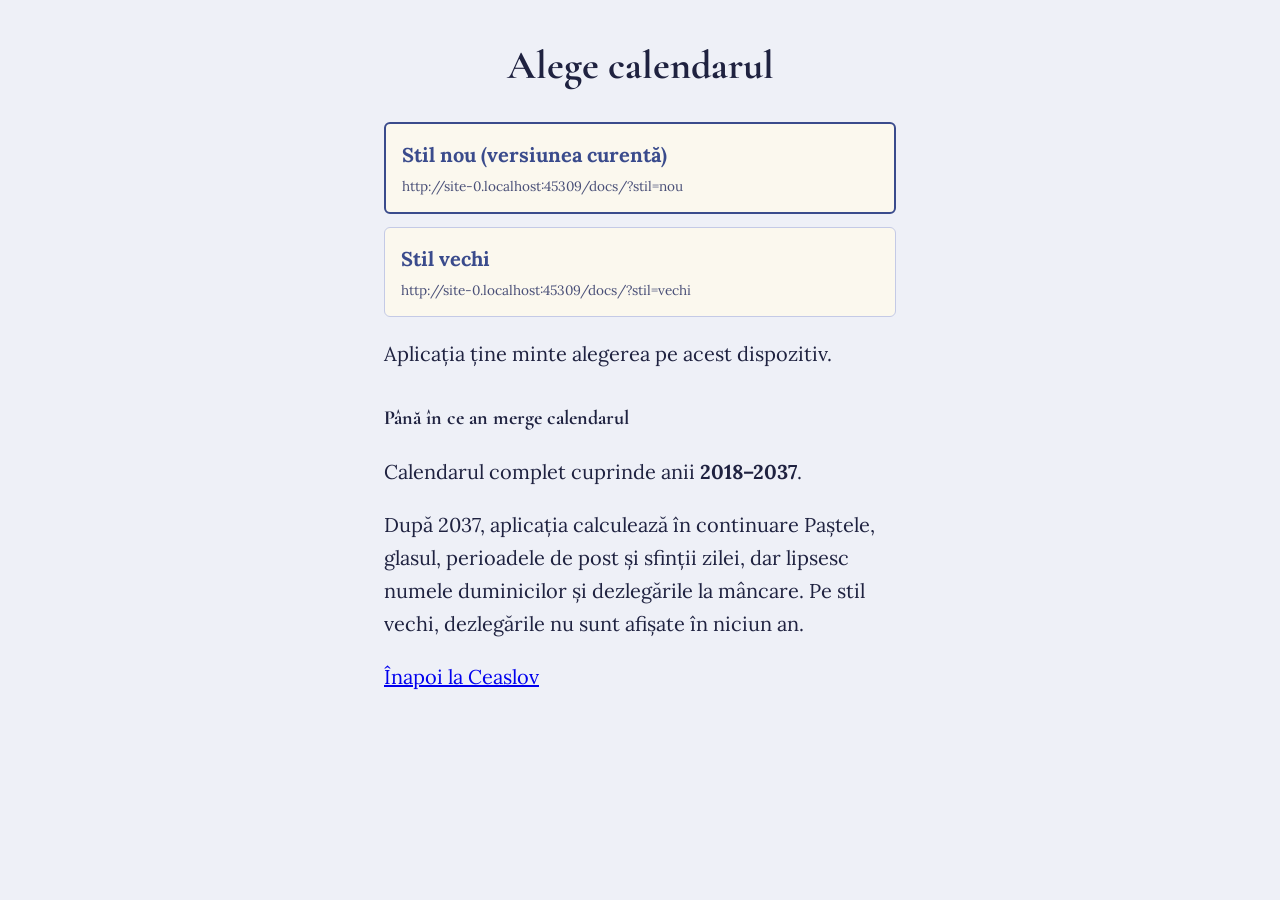
==== docs/calendar.html @ bef0dee8 "Add old-style calendar and fix Paschal and movable feast hymns The Orthodox cross now opens calendar" ====
<!doctype html>
<html lang="ro">
<head>
  <meta charset="utf-8" />
  <meta name="viewport" content="width=device-width, initial-scale=1" />
  <meta name="theme-color" content="#3a4b8c" />
  <title>Calendarul Ceaslovnicului</title>
  <link rel="icon" href="css/chi-rho.png" />
  <link href="https://fonts.googleapis.com/css2?family=Cormorant+Garamond:wght@500;600;700&family=Lora:ital,wght@0,400;0,600;1,400&display=swap" rel="stylesheet" />
  <link rel="stylesheet" href="css/styles.css" />
</head>
<body>
  <main class="calendar">
    <h1>Alege calendarul</h1>
    <a class="calendar__choice" id="nou" href="./?stil=nou">
      <span class="calendar__name">Stil nou (versiunea curentă)</span>
      <span class="calendar__url" data-url="./?stil=nou"></span>
    </a>
    <a class="calendar__choice" id="vechi" href="./?stil=vechi">
      <span class="calendar__name">Stil vechi</span>
      <span class="calendar__url" data-url="./?stil=vechi"></span>
    </a>
    <p>Aplicația ține minte alegerea pe acest dispozitiv.</p>

    <h2>Până în ce an merge calendarul</h2>
    <p>Calendarul complet cuprinde anii <strong>2018–2037</strong>.</p>
    <p>După 2037, aplicația calculează în continuare Paștele, glasul, perioadele de post și sfinții zilei, dar lipsesc numele duminicilor și dezlegările la mâncare. Pe stil vechi, dezlegările nu sunt afișate în niciun an.</p>
    <p><a href="./">Înapoi la Ceaslov</a></p>
  </main>
  <script>
    for (const span of document.querySelectorAll("[data-url]")) {
      span.textContent = new URL(span.dataset.url, location.href).href;
    }
    let chosen = "nou";
    try { chosen = localStorage.getItem("ceaslovnicul-stil") || "nou"; } catch {}
    document.getElementById(chosen)?.setAttribute("aria-current", "true");
  </script>
</body>
</html>
---- docs/css/styles.css ----
/* === Tokens === */
:root {
  --bg:        #eef0f7;
  --paper:     #fbf8ee;
  --ink:       #1f2240;
  --ink-soft:  #4a5078;
  --accent:    #3a4b8c;       /* deep Byzantine indigo */
  --accent-2:  #6b7ec4;       /* lighter indigo */
  --rubric:    #980000;       /* liturgical rubric red (matches source docx) */
  --rule:      #c4cae6;
  --gold:      #d4af37;       /* available token (currently unused) */
  --shadow:    0 1px 2px rgba(30, 30, 60, 0.06), 0 6px 24px rgba(30, 30, 60, 0.10);
  /* Star of David outlined in accent indigo (#3a4b8c) — no fill, so the
     paper background shows through the triangles and the central hexagon.
     Reused as 4 corner ornaments via background-image on .page__inner. */
  --star: url("data:image/svg+xml;utf8,<svg xmlns='http://www.w3.org/2000/svg' viewBox='0 0 24 24'><g fill='none' stroke='%233a4b8c' stroke-width='2.2' stroke-linejoin='round'><polygon points='12,1 21.5,17.5 2.5,17.5'/><polygon points='21.5,6.5 12,23 2.5,6.5'/></g></svg>");
  --maxw:      62ch;
  /* Reader's text size, set from the A−/A+ buttons (see player.js). Scales
     both the body text and everything sized in rem on the content pages;
     the player chrome never sets it, so the status bar stays put. */
  --text-scale: 1;
  --font-display: "Cormorant Garamond", "Garamond", "Times New Roman", serif;
  --font-body:    "Lora", "Georgia", "Times New Roman", serif;
}

* { box-sizing: border-box; }

html, body { margin: 0; padding: 0; }

html { font-size: calc(100% * var(--text-scale)); }

body {
  background: var(--bg);
  color: var(--ink);
  font-family: var(--font-body);
  font-size: calc(clamp(16px, 1.05vw + 12px, 20px) * var(--text-scale));
  line-height: 1.65;
  -webkit-font-smoothing: antialiased;
  text-rendering: optimizeLegibility;
  /* Romanian-specific OpenType variants — gives î / â / ş / ţ the proper
     glyphs in fonts that ship a `locl` table for Romanian. Belt-and-braces
     with the <html lang="ro"> already on the page. */
  font-feature-settings: "locl" 1;
}

/* ====================================================================== */
/* Content pages                                                          */
/* ====================================================================== */

.page {
  min-height: 100vh;
  padding: clamp(1.25rem, 3vw, 3rem) clamp(1rem, 4vw, 2.5rem) 4rem;
  display: flex;
  flex-direction: column;
  align-items: center;
}

.page__inner {
  position: relative;
  width: 100%;
  max-width: var(--maxw);
  padding: clamp(2.5rem, 5.5vw, 3.75rem) clamp(1.75rem, 4.5vw, 3rem) clamp(2rem, 4vw, 2.75rem);
  margin: 0.75rem;
  /* Cream card with a rubric-red rule and a blue Star of David in each of
     the four corners. The paper inset masks the rubric inset's interior so
     only the 1.5px band between them shows as a red line. Stars are
     positioned inside the rule (8px from each edge) so the inset shadow
     doesn't clip them. */
  background-color: var(--paper);
  background-image: var(--star), var(--star), var(--star), var(--star);
  background-position:
    left 8px top 8px,
    right 8px top 8px,
    left 8px bottom 8px,
    right 8px bottom 8px;
  background-repeat: no-repeat;
  background-size: 16px 16px;
  box-shadow:
    inset 0 0 0 5px   var(--paper),
    inset 0 0 0 6.5px var(--rubric),
    var(--shadow);
}

@media (max-width: 720px) {
  .page__inner {
    padding: 1.5rem 1rem 1.25rem;
  }
}

.page__eyebrow {
  display: flex;
  justify-content: space-between;
  align-items: baseline;
  gap: 1rem;
  font-family: var(--font-display);
  font-variant: small-caps;
  letter-spacing: 0.08em;
  color: var(--ink-soft);
  font-size: 0.95rem;
  margin-bottom: 0.25rem;
}

.page__eyebrow .scheduled-time {
  color: var(--accent);
  font-weight: 600;
}

.page__title {
  font-family: var(--font-display);
  font-weight: 700;
  font-size: clamp(1.8rem, 1.2vw + 1.6rem, 2.6rem);
  line-height: 1.15;
  margin: 0 0 0.25rem;
  color: var(--ink);
  text-align: center;
}

/* Headpiece under the title: tapering gold rules with small lozenges,
   flanking a rubric-red three-bar Orthodox cross. */
.page__rule {
  width: min(100%, 17rem);
  height: 2.4rem;
  background: center / contain no-repeat
    url("data:image/svg+xml;utf8,<svg xmlns='http://www.w3.org/2000/svg' viewBox='0 0 272 38'><defs><linearGradient id='l' x1='0' x2='1'><stop offset='0' stop-color='%23b08d3c' stop-opacity='0'/><stop offset='1' stop-color='%23b08d3c'/></linearGradient><linearGradient id='r' x1='1' x2='0'><stop offset='0' stop-color='%23b08d3c' stop-opacity='0'/><stop offset='1' stop-color='%23b08d3c'/></linearGradient></defs><rect x='4' y='18.25' width='106' height='1.5' fill='url(%23l)'/><rect x='162' y='18.25' width='106' height='1.5' fill='url(%23r)'/><g fill='%23b08d3c'><path d='M118 19 l4 -4 l4 4 l-4 4z'/><path d='M146 19 l4 -4 l4 4 l-4 4z'/></g><g stroke='%23980000' stroke-width='2.4' stroke-linecap='round'><line x1='136' y1='2' x2='136' y2='36'/><line x1='131' y1='7.5' x2='141' y2='7.5'/><line x1='127' y1='13.5' x2='145' y2='13.5'/><line x1='130.5' y1='25.5' x2='141.5' y2='29.5'/></g></svg>");
  border: 0;
  margin: 0.9rem auto 1.6rem;
}

.page__body h2 {
  font-family: var(--font-body);
  font-weight: 700;
  font-size: 1em;
  color: var(--accent);
  margin: 1em 0 0.3em;
  line-height: 1.4;
  text-align: center;
}
/* Inline .rubric spans inside an unclassified h2, or inside any liturgical-
   phrase class, should defer to the parent's colour AND weight — otherwise
   a stray `<span class="rubric">` in the source paints a blue doxology red
   or strips its bold weight (since .rubric pins font-weight: 500). */
.page__body h2 .rubric,
.page__body .trisagion .rubric,
.page__body .versicle .rubric,
.page__body .doxology .rubric,
.page__body .kyrie .rubric,
.page__body .psalm-heading .rubric,
.page__body .page-ending .rubric {
  color: inherit;
  font-weight: inherit;
}

.page__body h3 {
  font-family: var(--font-display);
  font-weight: 600;
  font-size: 1.18em;
  color: var(--ink-soft);
  margin: 0.8em 0 0.25em;
  line-height: 1.3;
}

.page__body p {
  margin: 0 0 0.5em;
  text-align: left;
  hyphens: none;
  text-wrap: pretty;        /* progressive enhancement on supporting browsers */
}

/* Alignment classes honour the source docx <w:jc> values. */
.page__body .align-center  { text-align: center; }
.page__body .align-justify { text-align: justify; hyphens: auto; }
.page__body .align-right   { text-align: right; }

/* Rubric (red) inline text — instructions, responses, prayer-name calls. */
.rubric {
  color: var(--rubric);
  font-weight: 500;
}

/* Liturgical-phrase classes pin font-size to 1em (body text size) so the
   same prayer reads at the same size regardless of whether the source docx
   wrapped it in <h2>, <h3> or <p>. The Trisagion / Kyrie / Doxology are
   prayer body text; the psalm heading is the only one that keeps the
   heading-sized 1.5em since it's a section title. */

/* Red, bold, centred, body-size — Trisagion + the "Dumnezeule milostivește-Te"
   versicle (both are short emphasised prayer lines with the same look). */
.page__body h2.trisagion,
.page__body h3.trisagion,
.page__body p.trisagion,
.page__body h2.versicle,
.page__body h3.versicle,
.page__body p.versicle {
  color: var(--rubric);
  font-family: var(--font-body);
  font-weight: 700;
  font-size: 1em;
  text-align: center;
}

/* Doxology ("Slavă Tatălui…") — accent-blue, bold, centred, body-size. */
.page__body h2.doxology,
.page__body h3.doxology,
.page__body p.doxology {
  color: var(--accent);
  font-family: var(--font-body);
  font-weight: 700;
  font-size: 1em;
  text-align: center;
}

/* Kyrie ("Doamne miluiește…") — red, bold, centred, body-size. */
.page__body h2.kyrie,
.page__body h3.kyrie,
.page__body p.kyrie {
  color: var(--rubric);
  font-family: var(--font-body);
  font-weight: 700;
  font-size: 1em;
  text-align: center;
}

/* Psalm headings ("Psalmul N") — red, bold, centred, heading-sized. */
.page__body h2.psalm-heading,
.page__body h3.psalm-heading,
.page__body p.psalm-heading {
  color: var(--rubric);
  font-weight: 700;
  font-size: 1.5em;
  text-align: center;
}

/* Page ending ("Sfârșitul …") — accent-blue, bold, centred. Added with a
   margin on top so it sits as a separate closing marker after the prayers. */
.page__body h2.page-ending,
.page__body h3.page-ending,
.page__body p.page-ending {
  color: var(--accent);
  font-family: var(--font-body);
  font-weight: 700;
  font-size: 1em;
  text-align: center;
  margin-top: 2em;
}

/* Liturgical phrases (trisagion / kyrie / doxology) usually appear as a tight
   sequence — pull whatever follows up close so they read as one block instead
   of being pushed apart by default heading top-margins. */
.page__body :is(p, h2, h3).trisagion     + :is(p, h2, h3),
.page__body :is(p, h2, h3).versicle      + :is(p, h2, h3),
.page__body :is(p, h2, h3).kyrie         + :is(p, h2, h3),
.page__body :is(p, h2, h3).doxology      + :is(p, h2, h3),
.page__body :is(p, h2, h3).psalm-heading + :is(p, h2, h3) {
  margin-top: 0.35em;
}

/* Drop cap on the first letter of each section's opening paragraph. */
/* Section-opening initial: a plain uppercase letter, just in rubric red. */
.dropcap {
  color: var(--rubric);
}

/* Chi-Rho Α–Ω medallion painted between the body and the nav. */
.page__footer-mark {
  display: block;
  width: 110px;
  height: 110px;
  margin: 2rem auto 1.25rem;
  background: center / contain no-repeat url("chi-rho.png");
}

.page__nav {
  display: flex;
  justify-content: space-between;
  align-items: center;
  gap: 0.5rem;
  margin-top: 0.5rem;
  font-family: var(--font-display);
  font-size: 0.95rem;
  color: var(--ink-soft);
}

.page__nav a {
  color: var(--accent);
  text-decoration: none;
  border-bottom: 1px dotted var(--rule);
}
.page__nav a:hover { border-bottom-color: var(--accent); }
.page__nav .spacer { flex: 1; }
.page__nav--top {
  margin: 0 0 1rem;
  padding-bottom: 0.5rem;
  border-bottom: 1px solid var(--rule);
}

@media (max-width: 540px) {
  .page { padding: 0.5rem 0.25rem 2rem; }
  .page__body p { font-size: 0.95rem; }
  .page__footer-mark { width: 84px; height: 84px; margin: 1.5rem auto 1rem; }
}

@media print {
  body { background: #fff; }
  .page__inner { box-shadow: none; }
  .page__nav { display: none; }
}

/* ====================================================================== */
/* Player chrome                                                           */
/* ====================================================================== */

body.player {
  height: 100vh;
  overflow: hidden;
  background: #14172e;
  display: flex;
  flex-direction: column;
}

.frame-wrap {
  flex: 1 1 auto;
  min-height: 0;
  background: var(--bg);
}

#player-frame {
  display: block;
  width: 100%;
  height: 100%;
  border: 0;
  background: var(--bg);
}

.status-bar {
  flex: 0 0 auto;
  display: flex;
  align-items: center;
  gap: 0.75rem;
  padding: 0.5rem 1rem;
  background: #14172e;
  color: #e5e8f5;
  font-family: var(--font-body);
  font-size: 0.9rem;
  border-top: 2px solid var(--accent);
}

.status-cell { white-space: nowrap; overflow: hidden; text-overflow: ellipsis; }
.status-now  { color: #e5e8f5; font-variant-numeric: tabular-nums; }
.status-slot { color: #c8d0ee; font-weight: 600; flex: 1; text-align: center; }
.status-next { color: #9aa3c8; }

.fs-btn {
  background: transparent;
  color: #e5e8f5;
  border: 1px solid #3a4072;
  border-radius: 4px;
  padding: 0.2rem 0.55rem;
  font-size: 0.95rem;
  cursor: pointer;
  line-height: 1;
}
.fs-btn:hover { background: #1f2347; }
.fs-btn:disabled { opacity: 0.35; cursor: default; background: transparent; }
.text-btn { font-family: var(--font-display); font-weight: 700; min-width: 2.1rem; }
/* Text-size, notification and fullscreen buttons wrap as one group. */
.status-buttons { display: inline-flex; gap: 0.4rem; flex: 0 0 auto; }

@media (max-width: 540px) {
  .status-bar { flex-wrap: wrap; font-size: 0.82rem; gap: 0.4rem; padding: 0.4rem 0.6rem; }
  .status-slot { order: -1; flex-basis: 100%; text-align: left; }
  .status-next { font-size: 0.78rem; }
}

/* ====================================================================== */
/* Ceaslovnicul: one page, no iframe                                       */
/* ====================================================================== */
body.app { height: 100vh; height: 100dvh; display: flex; flex-direction: column; overflow: hidden; background: #14172e; }
#reader { flex: 1 1 auto; min-height: 0; overflow-y: auto; background: var(--bg); -webkit-overflow-scrolling: touch; }
.page__inner { font-size: calc(1rem * var(--reader-scale, 1)); }
.page__inner .page__body p { font-size: 1em; }
.day { text-align: center; color: var(--ink-soft); font-size: 0.92em; margin: 0 0 0.4rem; line-height: 1.4; }
.day__saint { color: var(--ink); font-family: var(--font-display); font-size: 1.12em; font-weight: 600; }
.day__rubric { color: var(--rubric); }
.note { text-align: center; font-size: 0.86em; color: var(--ink-soft); margin: 0 0 0.9rem; }
.slot { margin: 0.2em 0 0.7em; }
.slot__label { text-align: center; color: var(--rubric); font-weight: 500; margin: 0.6em 0 0.15em; }
.hidden-branch { opacity: 0.42; border-left: 2px solid var(--rule); padding-left: 0.5em; }
.catisma { margin: 0.5em 0 0.9em; border: 1px solid var(--rule); border-radius: 4px; padding: 0.35em 0.7em; }
.catisma summary { cursor: pointer; color: var(--rubric); font-weight: 600; text-align: center; }
a.page__rule { display: block; cursor: pointer; }
a.page__rule:focus-visible, a.page__footer-mark:focus-visible { outline: 2px solid var(--accent); outline-offset: 2px; }
.calendar { max-width: 34rem; margin: 0 auto; padding: 2rem 16px 3rem; }
.calendar h1 { font-family: var(--font-display); text-align: center; margin: 0 0 1.5rem; }
.calendar h2 { font-family: var(--font-display); font-size: 1.25rem; margin: 2rem 0 0.5rem; }
.calendar__choice { display: block; padding: 0.9rem 1rem; margin: 0 0 0.8rem; border: 1px solid var(--rule); border-radius: 6px; background: var(--paper); color: var(--ink); text-decoration: none; }
.calendar__choice:hover { border-color: var(--accent); }
.calendar__choice[aria-current="true"] { border: 2px solid var(--accent); }
.calendar__name { display: block; font-weight: 700; color: var(--accent); }
.calendar__url { display: block; font-size: 0.85rem; overflow-wrap: anywhere; color: var(--ink-soft); margin-top: 0.25rem; }
.service-nav { display: flex; justify-content: space-between; gap: 0.6rem; font-family: inherit; }
.service-nav--top { margin-bottom: 1.4rem; }
.service-nav--bottom { margin-top: 2.2rem; }
.service-nav__btn { display: inline-flex; align-items: center; gap: 0.45em; min-height: 44px; max-width: 48%; padding: 0.35em 0.7em; font: inherit; font-size: 0.95rem; line-height: 1.2; color: var(--accent); cursor: pointer; }
.service-nav__next { text-align: right; margin-left: auto; }
.service-nav__prev { text-align: left; }
.page__eyebrow { justify-content: center; font-variant-numeric: lining-nums; }
.service-nav__time { display: block; font-size: 0.82em; font-weight: 600; opacity: 0.8; }
.service-nav__arrow { flex: 0 0 auto; font-size: 1.25em; }
.service-nav__btn:hover { background: var(--bg); }
.service-nav__btn:focus-visible { outline: 2px solid var(--accent); outline-offset: 2px; }
@media print { .service-nav { display: none; } }
.service-next { margin-top: 2.2em; border-top: 1px solid var(--rule); padding-top: 1em; text-align: center; }
.linkbtn { background: none; border: 1px solid var(--rule); border-radius: 4px; padding: 0.3em 0.7em; color: var(--accent); font: inherit; cursor: pointer; }
#banner { flex: 0 0 auto; display: flex; gap: 0.6rem; justify-content: center; align-items: center; padding: 0.4rem 0.8rem; background: var(--accent); color: #fff; font: 15px var(--font-body); }
#banner[hidden] { display: none; }
#banner button { background: #fff; color: var(--accent); border: 0; border-radius: 4px; padding: 0.2rem 0.6rem; font: inherit; cursor: pointer; }
.status-bar { font-size: 14px; }
.status-bar select, .status-bar input[type="date"] { background: #1f2347; color: #e5e8f5; border: 1px solid #3a4072; border-radius: 4px; font: 13px var(--font-body); padding: 0.15rem 0.25rem; min-width: 0; }
.status-bar select { flex: 1 1 9rem; max-width: 19rem; }
@media (max-width: 720px) {
  .status-bar { flex-wrap: wrap; gap: 0.35rem; padding: 0.35rem 0.5rem; }
  .status-now, .status-next { font-size: 12px; }
  .status-next { flex: 1 1 100%; order: 3; }
  .status-buttons { order: 2; margin-left: auto; }
}
.fs-btn[aria-pressed="true"] { background: #3a4b8c; border-color: #6b7ec4; }
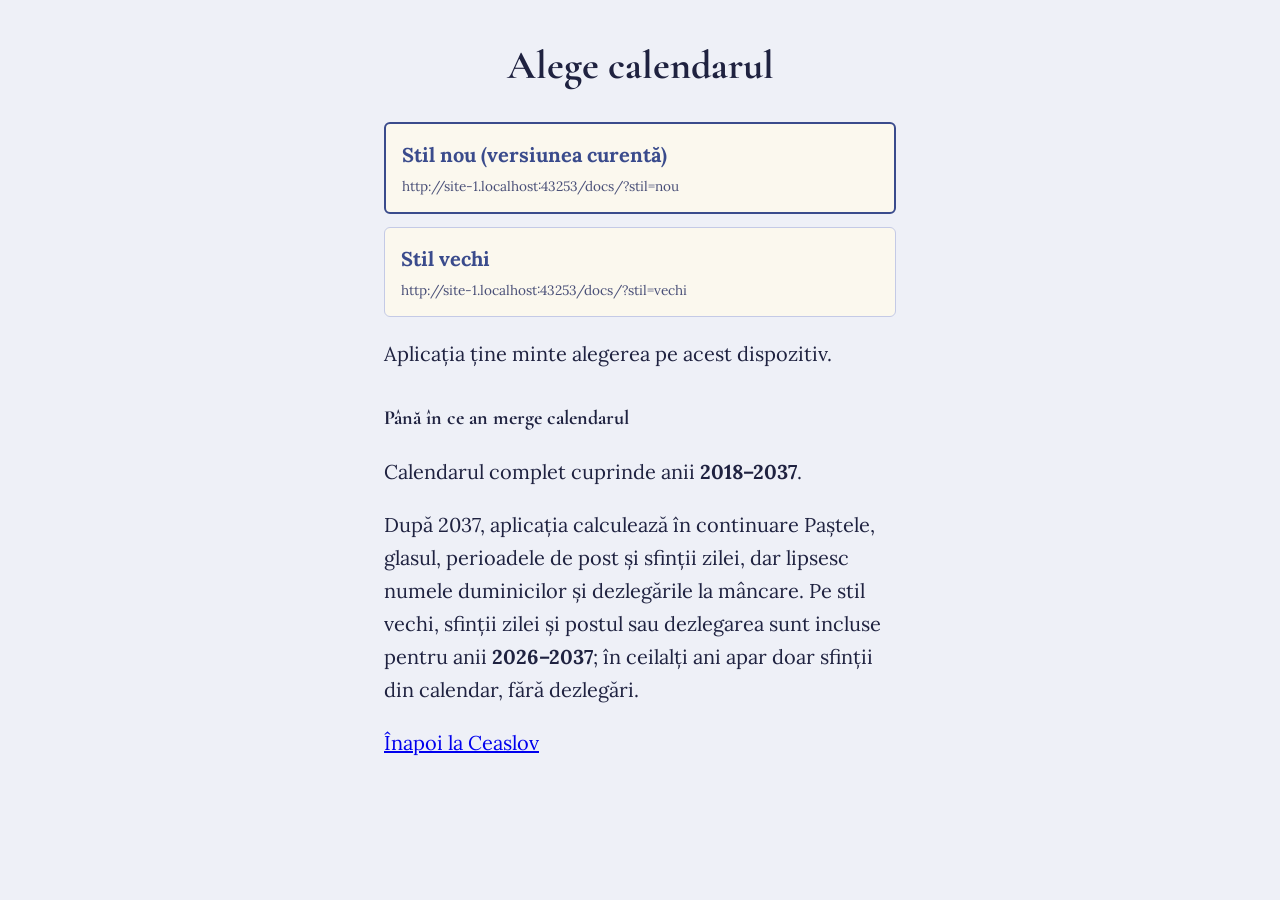
==== commit a97d9b94: "Old style: saints and fasting of each day, 2026-2037 On the old calendar the header now names the da" ====
--- a/docs/calendar.html
+++ b/docs/calendar.html
@@ -24,7 +24,7 @@
 
     <h2>Până în ce an merge calendarul</h2>
     <p>Calendarul complet cuprinde anii <strong>2018–2037</strong>.</p>
-    <p>După 2037, aplicația calculează în continuare Paștele, glasul, perioadele de post și sfinții zilei, dar lipsesc numele duminicilor și dezlegările la mâncare. Pe stil vechi, dezlegările nu sunt afișate în niciun an.</p>
+    <p>După 2037, aplicația calculează în continuare Paștele, glasul, perioadele de post și sfinții zilei, dar lipsesc numele duminicilor și dezlegările la mâncare. Pe stil vechi, sfinții zilei și postul sau dezlegarea sunt incluse pentru anii <strong>2026–2037</strong>; în ceilalți ani apar doar sfinții din calendar, fără dezlegări.</p>
     <p><a href="./">Înapoi la Ceaslov</a></p>
   </main>
   <script>
--- a/docs/css/styles.css
+++ b/docs/css/styles.css
@@ -387,6 +387,9 @@
 .hidden-branch { opacity: 0.42; border-left: 2px solid var(--rule); padding-left: 0.5em; }
 .catisma { margin: 0.5em 0 0.9em; border: 1px solid var(--rule); border-radius: 4px; padding: 0.35em 0.7em; }
 .catisma summary { cursor: pointer; color: var(--rubric); font-weight: 600; text-align: center; }
+.day__all { margin: 0.4rem 0 0.2rem; text-align: left; }
+.day__all summary { text-align: center; cursor: pointer; color: var(--accent); min-height: 44px; line-height: 44px; }
+.day__all p { margin: 0.35rem 0; color: var(--ink); }
 a.page__rule { display: block; cursor: pointer; }
 a.page__rule:focus-visible, a.page__footer-mark:focus-visible { outline: 2px solid var(--accent); outline-offset: 2px; }
 .calendar { max-width: 34rem; margin: 0 auto; padding: 2rem 16px 3rem; }
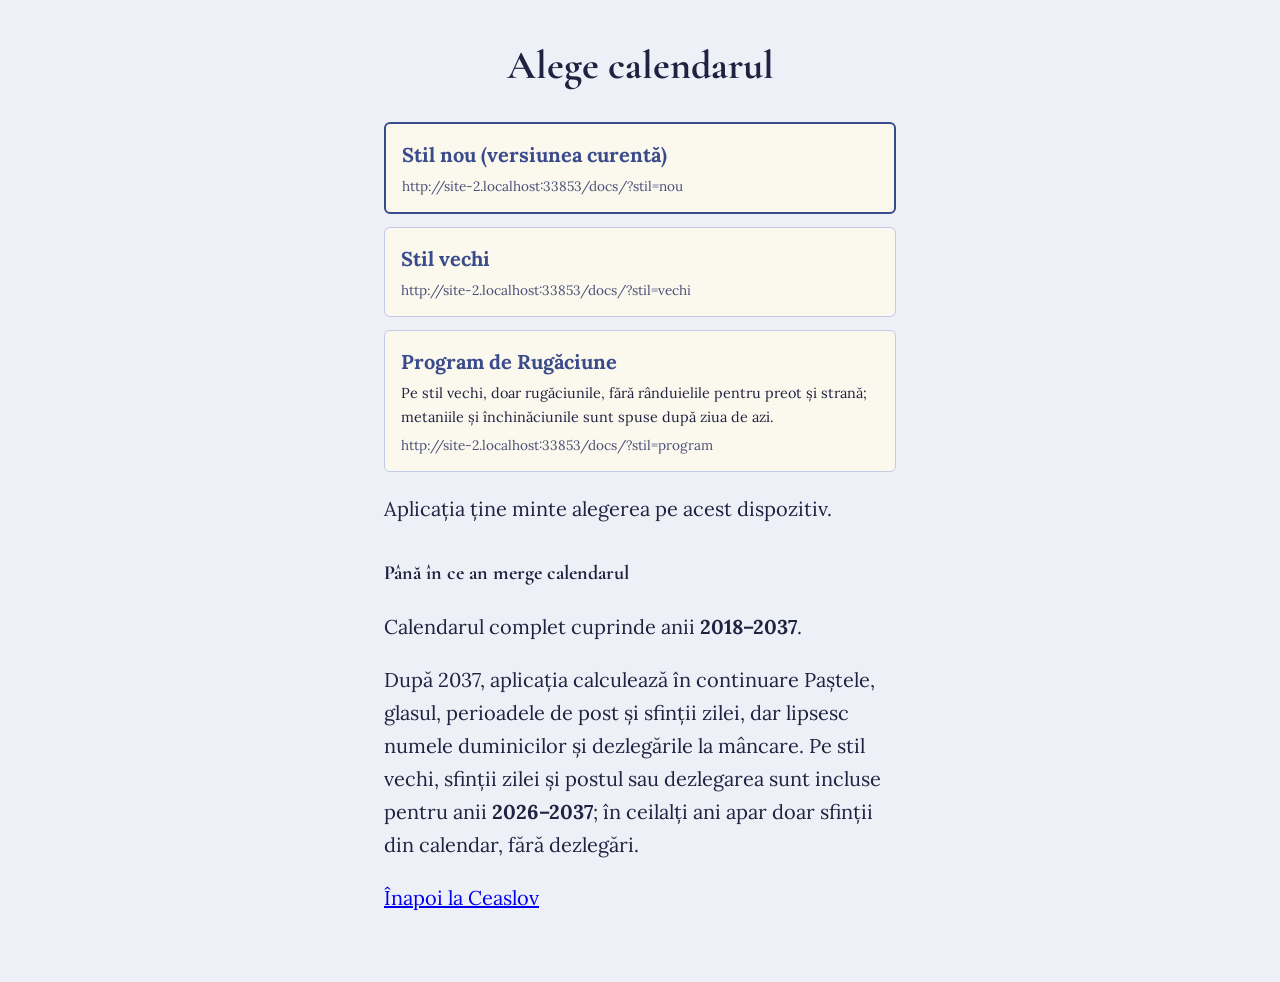
==== commit cf102ca8: "Prayer programme, numbered psalms, vigil schedule, colours and reading time - Calendar page: third c" ====
--- a/docs/calendar.html
+++ b/docs/calendar.html
@@ -20,6 +20,11 @@
       <span class="calendar__name">Stil vechi</span>
       <span class="calendar__url" data-url="./?stil=vechi"></span>
     </a>
+    <a class="calendar__choice" id="program" href="./?stil=program">
+      <span class="calendar__name">Program de Rugăciune</span>
+      <span class="calendar__desc">Pe stil vechi, doar rugăciunile, fără rânduielile pentru preot și strană; metaniile și închinăciunile sunt spuse după ziua de azi.</span>
+      <span class="calendar__url" data-url="./?stil=program"></span>
+    </a>
     <p>Aplicația ține minte alegerea pe acest dispozitiv.</p>
 
     <h2>Până în ce an merge calendarul</h2>
--- a/docs/css/styles.css
+++ b/docs/css/styles.css
@@ -1,4 +1,10 @@
 /* === Tokens === */
+/* Two colours, each with one meaning, as in the service books:
+   red (--rubric)  = what the book prints in red: rubrics, red initials, how many
+                     times, bows and prostrations, verse numbers, the day's date;
+   blue (--accent) = the names of things and the way through them, the blue of the
+                     corner stars: service and psalm titles, hymn and section names,
+                     the arrows and buttons. The words that are said stay in ink. */
 :root {
   --bg:        #eef0f7;
   --paper:     #fbf8ee;
@@ -111,7 +117,7 @@
   font-size: clamp(1.8rem, 1.2vw + 1.6rem, 2.6rem);
   line-height: 1.15;
   margin: 0 0 0.25rem;
-  color: var(--ink);
+  color: var(--accent);
   text-align: center;
 }
 
@@ -154,7 +160,7 @@
   font-family: var(--font-display);
   font-weight: 600;
   font-size: 1.18em;
-  color: var(--ink-soft);
+  color: var(--accent);
   margin: 0.8em 0 0.25em;
   line-height: 1.3;
 }
@@ -381,12 +387,13 @@
 .day { text-align: center; color: var(--ink-soft); font-size: 0.92em; margin: 0 0 0.4rem; line-height: 1.4; }
 .day__saint { color: var(--ink); font-family: var(--font-display); font-size: 1.12em; font-weight: 600; }
 .day__rubric { color: var(--rubric); }
+.day__date { color: var(--rubric); }
 .note { text-align: center; font-size: 0.86em; color: var(--ink-soft); margin: 0 0 0.9rem; }
 .slot { margin: 0.2em 0 0.7em; }
-.slot__label { text-align: center; color: var(--rubric); font-weight: 500; margin: 0.6em 0 0.15em; }
+.slot__label { text-align: center; color: var(--accent); font-weight: 600; margin: 0.6em 0 0.15em; }
 .hidden-branch { opacity: 0.42; border-left: 2px solid var(--rule); padding-left: 0.5em; }
 .catisma { margin: 0.5em 0 0.9em; border: 1px solid var(--rule); border-radius: 4px; padding: 0.35em 0.7em; }
-.catisma summary { cursor: pointer; color: var(--rubric); font-weight: 600; text-align: center; }
+.catisma summary { cursor: pointer; color: var(--accent); font-weight: 600; text-align: center; }
 .day__all { margin: 0.4rem 0 0.2rem; text-align: left; }
 .day__all summary { text-align: center; cursor: pointer; color: var(--accent); min-height: 44px; line-height: 44px; }
 .day__all p { margin: 0.35rem 0; color: var(--ink); }
@@ -400,6 +407,7 @@
 .calendar__choice[aria-current="true"] { border: 2px solid var(--accent); }
 .calendar__name { display: block; font-weight: 700; color: var(--accent); }
 .calendar__url { display: block; font-size: 0.85rem; overflow-wrap: anywhere; color: var(--ink-soft); margin-top: 0.25rem; }
+.calendar__desc { display: block; font-size: 0.9rem; color: var(--ink); margin-top: 0.25rem; }
 .service-nav { display: flex; justify-content: space-between; gap: 0.6rem; font-family: inherit; }
 .service-nav--top { margin-bottom: 1.4rem; }
 .service-nav--bottom { margin-top: 2.2rem; }
@@ -427,3 +435,47 @@
   .status-buttons { order: 2; margin-left: auto; }
 }
 .fs-btn[aria-pressed="true"] { background: #3a4b8c; border-color: #6b7ec4; }
+
+/* Psalms: the title stands apart, and every verse starts its own line with its number. */
+.page__body .psalm-title {
+  text-align: center;
+  font-family: var(--font-display);
+  font-size: 1.15em;
+  font-weight: 700;
+  letter-spacing: 0.04em;
+  font-variant-numeric: lining-nums;
+  color: var(--accent);
+  margin: 1.6em 0 0.6em;
+  padding-top: 0.8em;
+  border-top: 1px solid var(--rule);
+}
+.page__body .psalm-title .rubric { color: inherit; font-weight: inherit; }
+.page__body p.verse {
+  position: relative;
+  padding-left: 2.2em;
+  margin: 0 0 0.3em;
+}
+.verse__n {
+  position: absolute;
+  left: 0;
+  top: 0.2em;
+  width: 1.8em;
+  text-align: right;
+  font-size: 0.78em;
+  font-weight: 600;
+  font-variant-numeric: lining-nums tabular-nums;
+  color: var(--rubric);
+  user-select: none;
+}
+.page__body p.verse + p:not(.verse):not(.psalm-title) { margin-top: 0.8em; }
+
+/* A title kept from the rubrics (Psalmul 50, Rugăciunea Sfântului Efrem...) reads as a name, in blue. */
+.rubric--title { color: var(--accent); font-weight: 600; }
+
+.reading-time { color: var(--ink-soft); font-variant: normal; letter-spacing: 0; font-size: 0.85em; }
+.page__eyebrow { flex-wrap: wrap; column-gap: 0.9rem; }
+.reading-time:empty { display: none; }
+
+.vigil-note { text-align: center; margin: 1.5em 0; padding: 1.2em 1em; border: 1px solid var(--rule); border-radius: 6px; }
+.vigil-note p { text-align: center; margin-bottom: 1em; }
+.vigil-note .linkbtn { display: block; margin: 0.6em auto 0; min-height: 44px; }
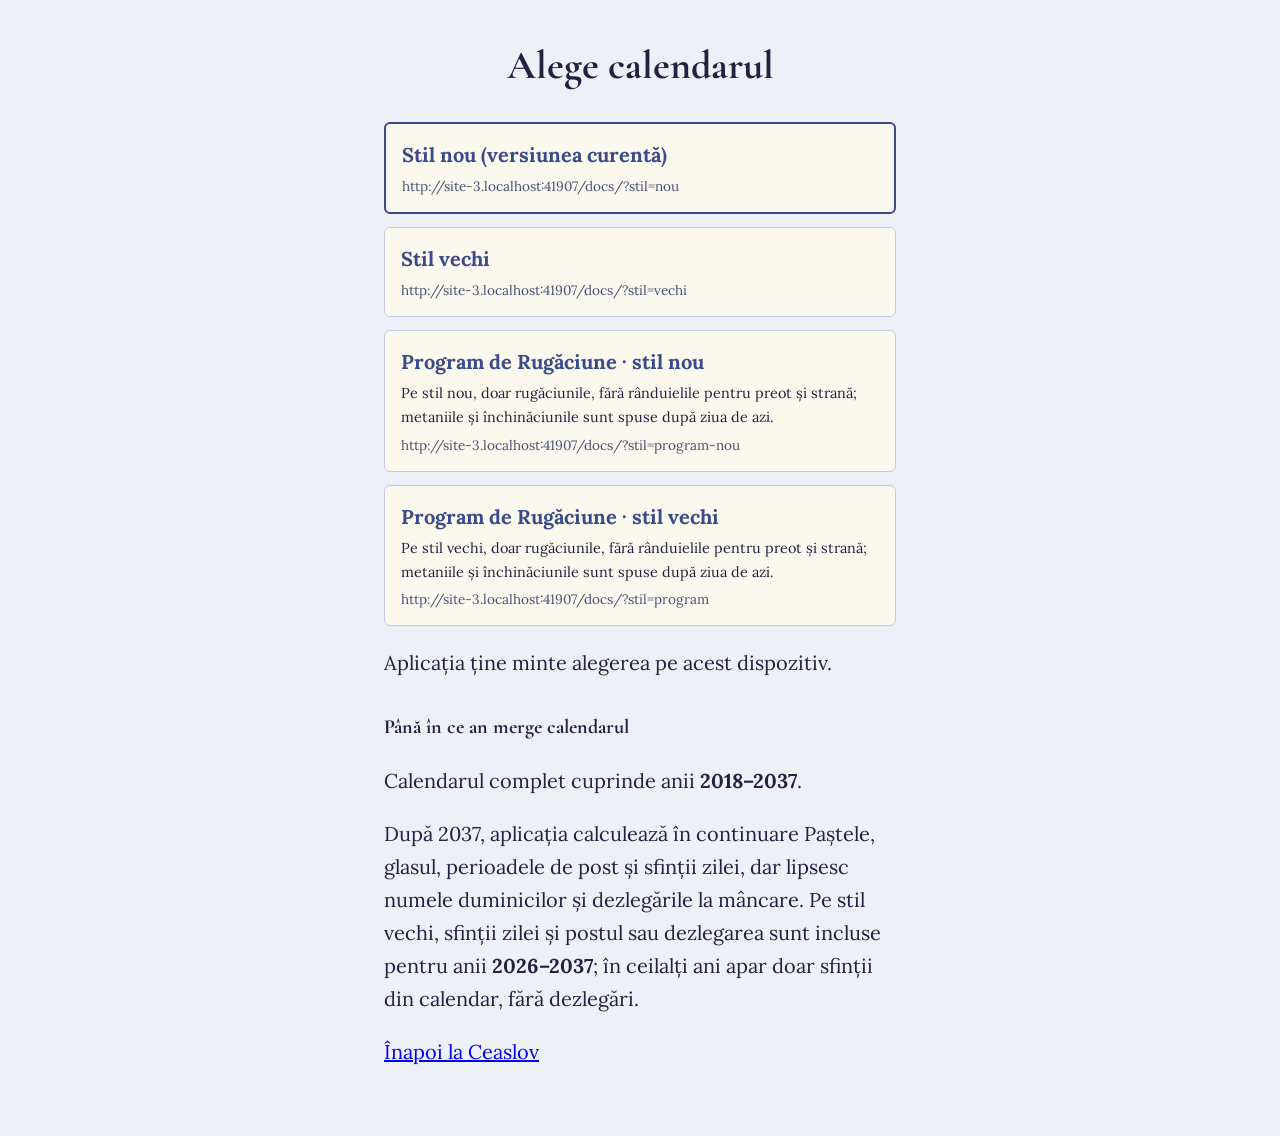
==== commit 8a8cd3f4: "Prayer programme on the new style too, beside the old-style one Co-Authored-By: Claude Opus 5.5 <nor" ====
--- a/docs/calendar.html
+++ b/docs/calendar.html
@@ -20,8 +20,13 @@
       <span class="calendar__name">Stil vechi</span>
       <span class="calendar__url" data-url="./?stil=vechi"></span>
     </a>
+    <a class="calendar__choice" id="program-nou" href="./?stil=program-nou">
+      <span class="calendar__name">Program de Rugăciune · stil nou</span>
+      <span class="calendar__desc">Pe stil nou, doar rugăciunile, fără rânduielile pentru preot și strană; metaniile și închinăciunile sunt spuse după ziua de azi.</span>
+      <span class="calendar__url" data-url="./?stil=program-nou"></span>
+    </a>
     <a class="calendar__choice" id="program" href="./?stil=program">
-      <span class="calendar__name">Program de Rugăciune</span>
+      <span class="calendar__name">Program de Rugăciune · stil vechi</span>
       <span class="calendar__desc">Pe stil vechi, doar rugăciunile, fără rânduielile pentru preot și strană; metaniile și închinăciunile sunt spuse după ziua de azi.</span>
       <span class="calendar__url" data-url="./?stil=program"></span>
     </a>
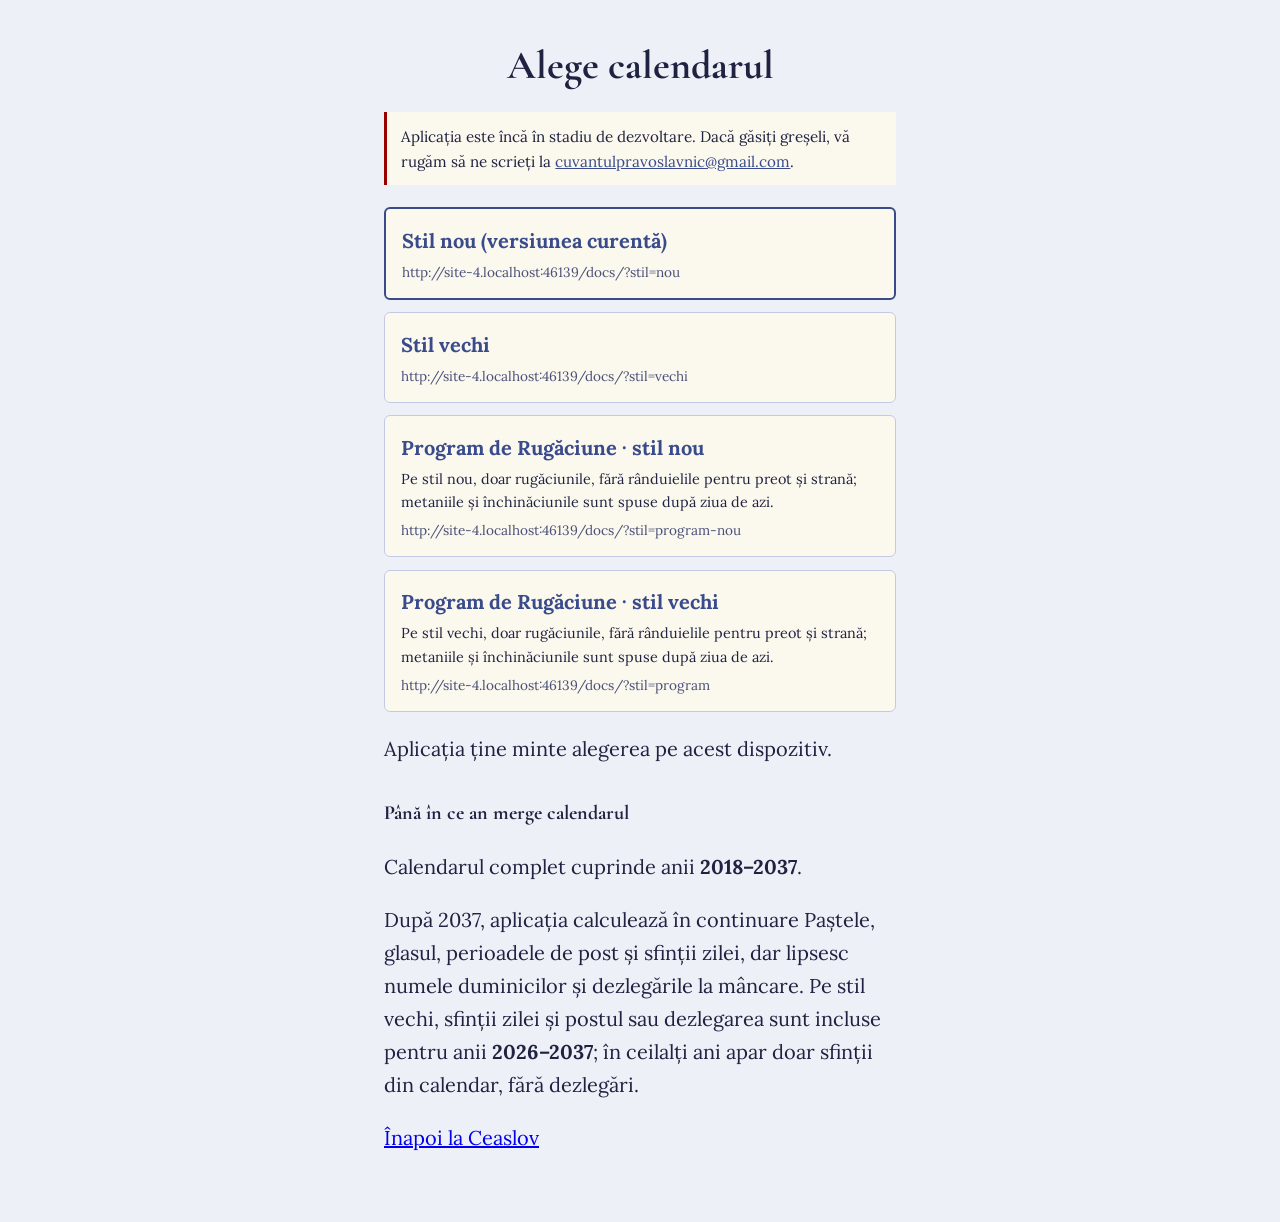
==== commit 3065877f: "Calendar page: still in development, where to report mistakes Co-Authored-By: Claude Opus 5.5 <norep" ====
--- a/docs/calendar.html
+++ b/docs/calendar.html
@@ -12,6 +12,7 @@
 <body>
   <main class="calendar">
     <h1>Alege calendarul</h1>
+    <p class="calendar__notice">Aplicația este încă în stadiu de dezvoltare. Dacă găsiți greșeli, vă rugăm să ne scrieți la <a href="mailto:cuvantulpravoslavnic@gmail.com">cuvantulpravoslavnic@gmail.com</a>.</p>
     <a class="calendar__choice" id="nou" href="./?stil=nou">
       <span class="calendar__name">Stil nou (versiunea curentă)</span>
       <span class="calendar__url" data-url="./?stil=nou"></span>
--- a/docs/css/styles.css
+++ b/docs/css/styles.css
@@ -401,6 +401,8 @@
 a.page__rule:focus-visible, a.page__footer-mark:focus-visible { outline: 2px solid var(--accent); outline-offset: 2px; }
 .calendar { max-width: 34rem; margin: 0 auto; padding: 2rem 16px 3rem; }
 .calendar h1 { font-family: var(--font-display); text-align: center; margin: 0 0 1.5rem; }
+.calendar__notice { margin: -0.6rem 0 1.4rem; padding: 0.7rem 0.9rem; border-left: 3px solid var(--rubric); background: var(--paper); font-size: 0.95rem; }
+.calendar__notice a { color: var(--accent); overflow-wrap: anywhere; }
 .calendar h2 { font-family: var(--font-display); font-size: 1.25rem; margin: 2rem 0 0.5rem; }
 .calendar__choice { display: block; padding: 0.9rem 1rem; margin: 0 0 0.8rem; border: 1px solid var(--rule); border-radius: 6px; background: var(--paper); color: var(--ink); text-decoration: none; }
 .calendar__choice:hover { border-color: var(--accent); }
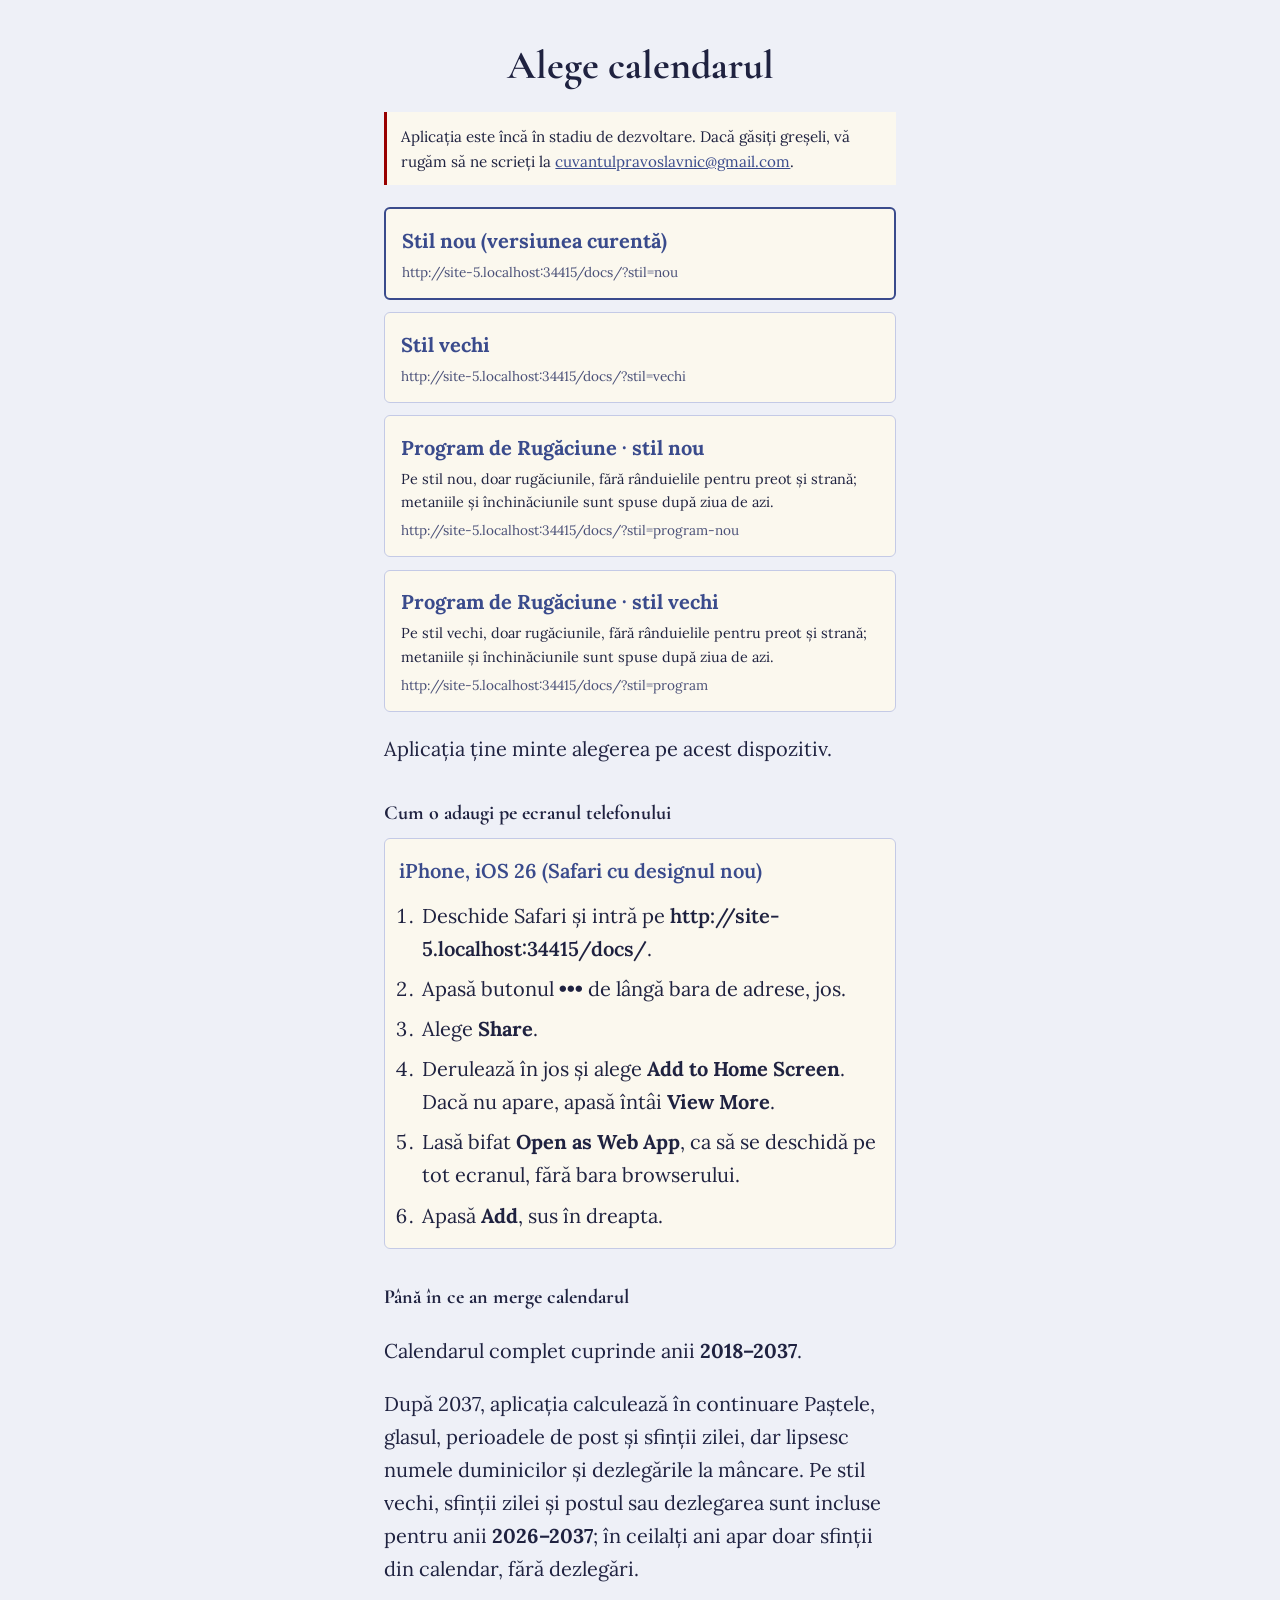
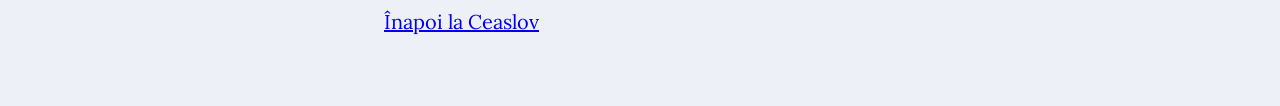
==== commit 17af0d7f: "Calendar page: how to add the app to the iPhone home screen Co-Authored-By: Claude Opus 5.5 <noreply" ====
--- a/docs/calendar.html
+++ b/docs/calendar.html
@@ -33,6 +33,19 @@
     </a>
     <p>Aplicația ține minte alegerea pe acest dispozitiv.</p>
 
+    <h2>Cum o adaugi pe ecranul telefonului</h2>
+    <details class="calendar__install" open>
+      <summary>iPhone, iOS 26 (Safari cu designul nou)</summary>
+      <ol>
+        <li>Deschide Safari și intră pe <span data-url="./"></span>.</li>
+        <li>Apasă butonul <strong>•••</strong> de lângă bara de adrese, jos.</li>
+        <li>Alege <strong>Share</strong>.</li>
+        <li>Derulează în jos și alege <strong>Add to Home Screen</strong>. Dacă nu apare, apasă întâi <strong>View More</strong>.</li>
+        <li>Lasă bifat <strong>Open as Web App</strong>, ca să se deschidă pe tot ecranul, fără bara browserului.</li>
+        <li>Apasă <strong>Add</strong>, sus în dreapta.</li>
+      </ol>
+    </details>
+
     <h2>Până în ce an merge calendarul</h2>
     <p>Calendarul complet cuprinde anii <strong>2018–2037</strong>.</p>
     <p>După 2037, aplicația calculează în continuare Paștele, glasul, perioadele de post și sfinții zilei, dar lipsesc numele duminicilor și dezlegările la mâncare. Pe stil vechi, sfinții zilei și postul sau dezlegarea sunt incluse pentru anii <strong>2026–2037</strong>; în ceilalți ani apar doar sfinții din calendar, fără dezlegări.</p>
--- a/docs/css/styles.css
+++ b/docs/css/styles.css
@@ -481,3 +481,9 @@
 .vigil-note { text-align: center; margin: 1.5em 0; padding: 1.2em 1em; border: 1px solid var(--rule); border-radius: 6px; }
 .vigil-note p { text-align: center; margin-bottom: 1em; }
 .vigil-note .linkbtn { display: block; margin: 0.6em auto 0; min-height: 44px; }
+
+.calendar__install { margin: 0 0 1rem; padding: 0.6rem 0.9rem; border: 1px solid var(--rule); border-radius: 6px; background: var(--paper); }
+.calendar__install summary { cursor: pointer; font-weight: 600; color: var(--accent); min-height: 44px; display: flex; align-items: center; }
+.calendar__install ol { margin: 0.4rem 0 0.2rem; padding-left: 1.4rem; }
+.calendar__install li { margin: 0 0 0.45rem; }
+.calendar__install [data-url] { overflow-wrap: anywhere; font-weight: 600; }
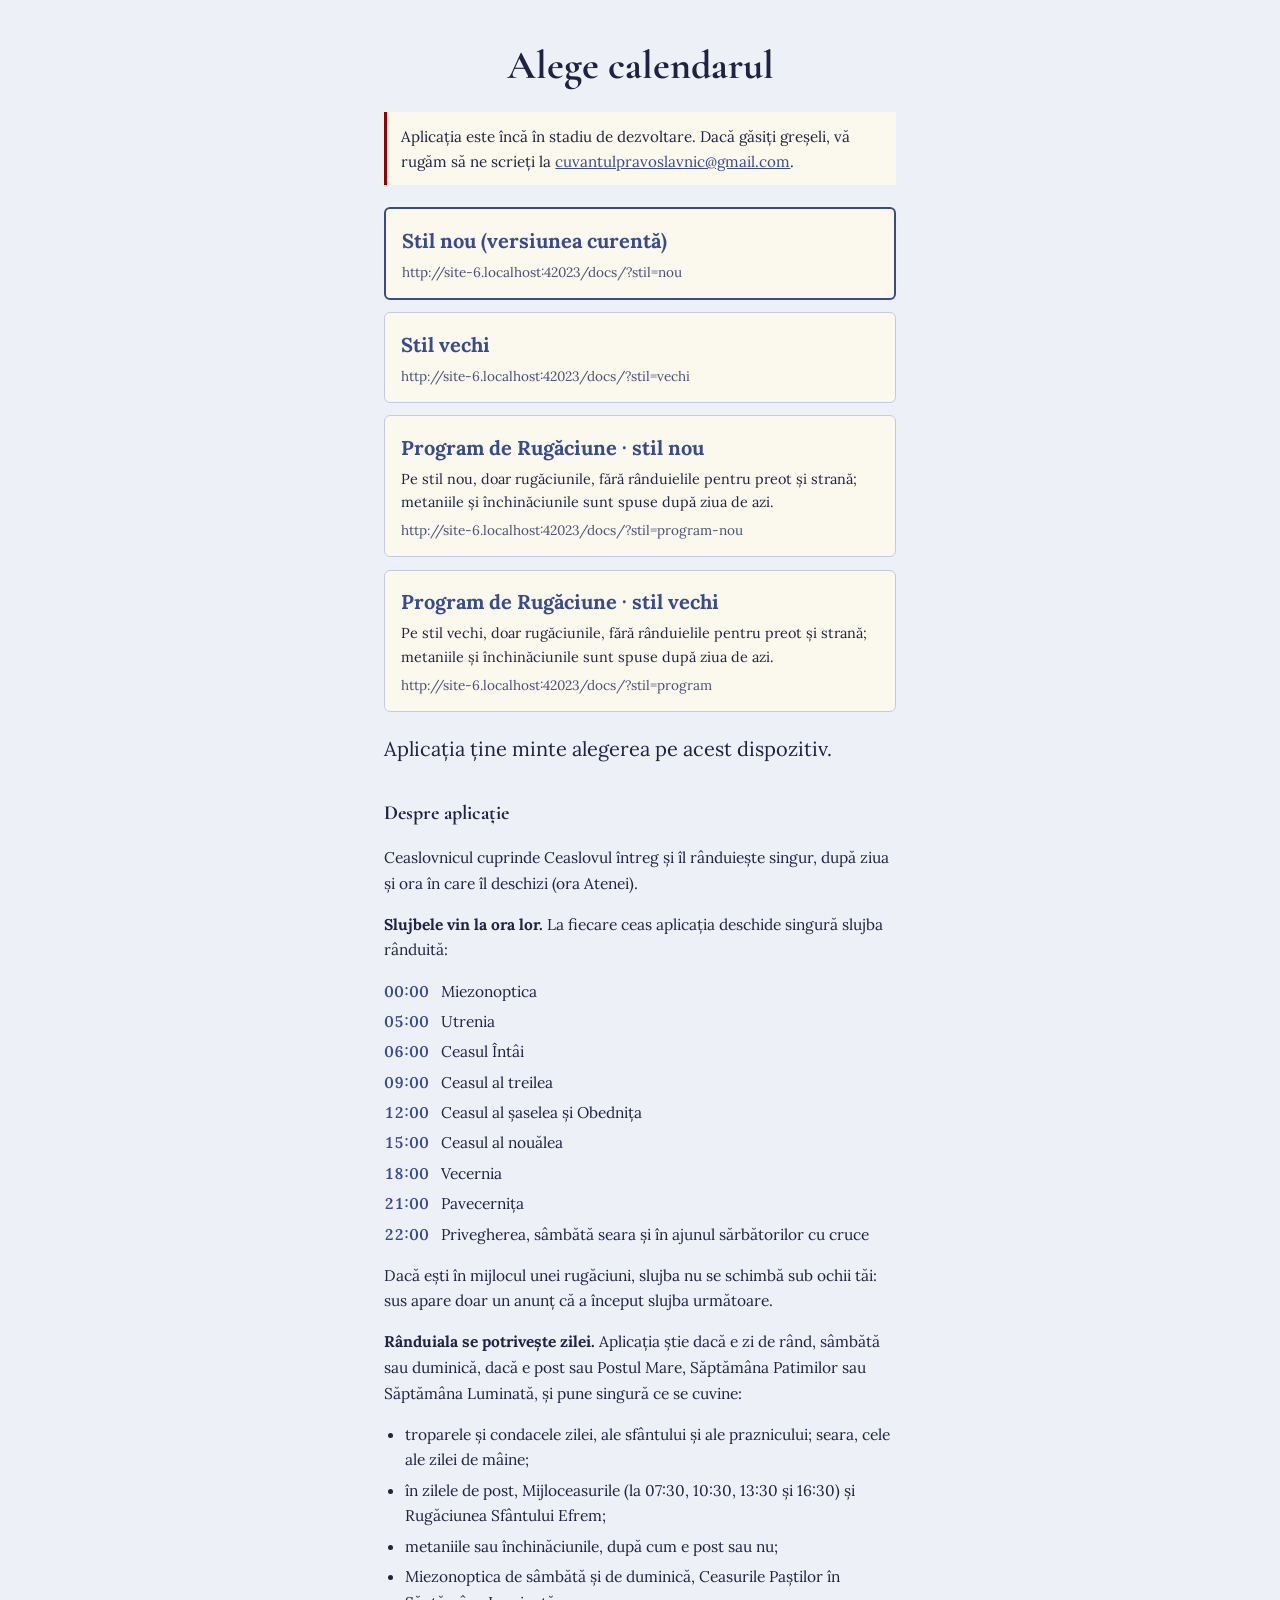
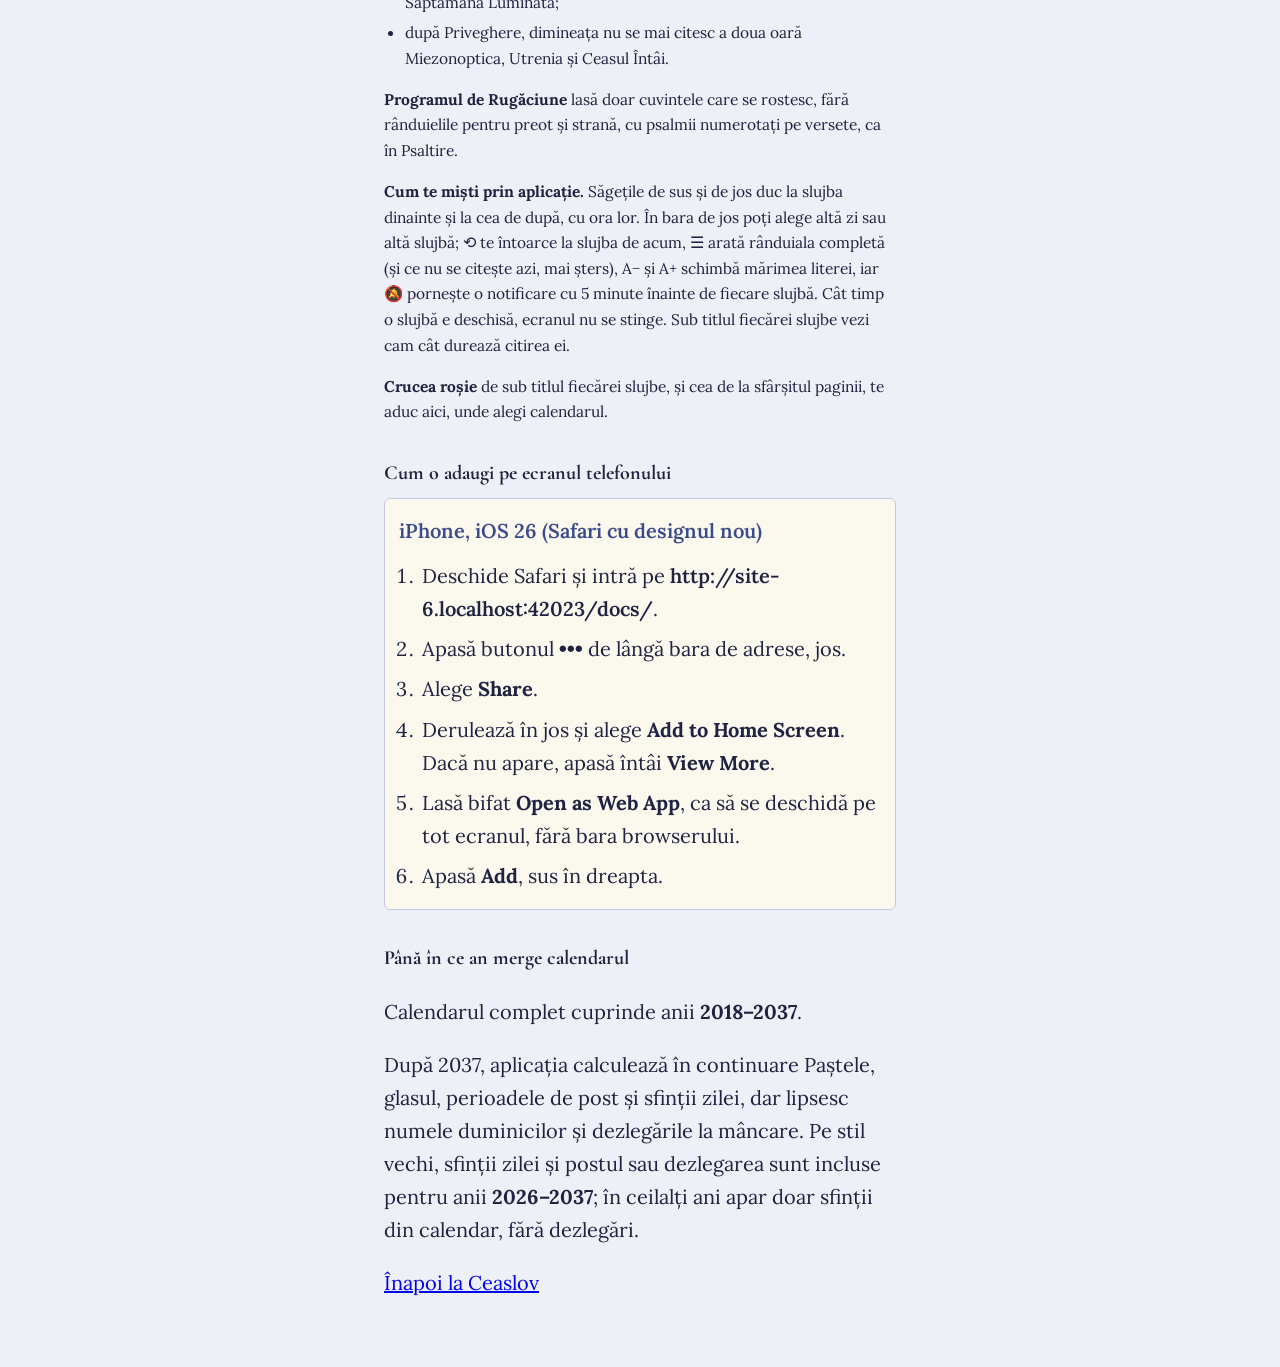
==== commit 8512bdeb: "Calendar page: about the app; the clock follows Athens time Co-Authored-By: Claude Opus 5.5 <noreply" ====
--- a/docs/calendar.html
+++ b/docs/calendar.html
@@ -33,6 +33,35 @@
     </a>
     <p>Aplicația ține minte alegerea pe acest dispozitiv.</p>
 
+    <h2>Despre aplicație</h2>
+    <div class="calendar__about">
+      <p>Ceaslovnicul cuprinde Ceaslovul întreg și îl rânduiește singur, după ziua și ora în care îl deschizi (ora Atenei).</p>
+      <p><strong>Slujbele vin la ora lor.</strong> La fiecare ceas aplicația deschide singură slujba rânduită:</p>
+      <ul class="calendar__hours">
+        <li><span>00:00</span> Miezonoptica</li>
+        <li><span>05:00</span> Utrenia</li>
+        <li><span>06:00</span> Ceasul Întâi</li>
+        <li><span>09:00</span> Ceasul al treilea</li>
+        <li><span>12:00</span> Ceasul al șaselea și Obednița</li>
+        <li><span>15:00</span> Ceasul al nouălea</li>
+        <li><span>18:00</span> Vecernia</li>
+        <li><span>21:00</span> Pavecernița</li>
+        <li><span>22:00</span> Privegherea, sâmbătă seara și în ajunul sărbătorilor cu cruce</li>
+      </ul>
+      <p>Dacă ești în mijlocul unei rugăciuni, slujba nu se schimbă sub ochii tăi: sus apare doar un anunț că a început slujba următoare.</p>
+      <p><strong>Rânduiala se potrivește zilei.</strong> Aplicația știe dacă e zi de rând, sâmbătă sau duminică, dacă e post sau Postul Mare, Săptămâna Patimilor sau Săptămâna Luminată, și pune singură ce se cuvine:</p>
+      <ul>
+        <li>troparele și condacele zilei, ale sfântului și ale praznicului; seara, cele ale zilei de mâine;</li>
+        <li>în zilele de post, Mijloceasurile (la 07:30, 10:30, 13:30 și 16:30) și Rugăciunea Sfântului Efrem;</li>
+        <li>metaniile sau închinăciunile, după cum e post sau nu;</li>
+        <li>Miezonoptica de sâmbătă și de duminică, Ceasurile Paștilor în Săptămâna Luminată;</li>
+        <li>după Priveghere, dimineața nu se mai citesc a doua oară Miezonoptica, Utrenia și Ceasul Întâi.</li>
+      </ul>
+      <p><strong>Programul de Rugăciune</strong> lasă doar cuvintele care se rostesc, fără rânduielile pentru preot și strană, cu psalmii numerotați pe versete, ca în Psaltire.</p>
+      <p><strong>Cum te miști prin aplicație.</strong> Săgețile de sus și de jos duc la slujba dinainte și la cea de după, cu ora lor. În bara de jos poți alege altă zi sau altă slujbă; ⟲ te întoarce la slujba de acum, ☰ arată rânduiala completă (și ce nu se citește azi, mai șters), A− și A+ schimbă mărimea literei, iar 🔕 pornește o notificare cu 5 minute înainte de fiecare slujbă. Cât timp o slujbă e deschisă, ecranul nu se stinge. Sub titlul fiecărei slujbe vezi cam cât durează citirea ei.</p>
+      <p><strong>Crucea roșie</strong> de sub titlul fiecărei slujbe, și cea de la sfârșitul paginii, te aduc aici, unde alegi calendarul.</p>
+    </div>
+
     <h2>Cum o adaugi pe ecranul telefonului</h2>
     <details class="calendar__install" open>
       <summary>iPhone, iOS 26 (Safari cu designul nou)</summary>
--- a/docs/css/styles.css
+++ b/docs/css/styles.css
@@ -487,3 +487,10 @@
 .calendar__install ol { margin: 0.4rem 0 0.2rem; padding-left: 1.4rem; }
 .calendar__install li { margin: 0 0 0.45rem; }
 .calendar__install [data-url] { overflow-wrap: anywhere; font-weight: 600; }
+
+.calendar__about { margin: 0 0 1.2rem; }
+.calendar__about p, .calendar__about li { font-size: 0.97rem; }
+.calendar__about ul { padding-left: 1.3rem; margin: 0 0 0.8rem; }
+.calendar__about li { margin: 0 0 0.3rem; }
+.calendar__hours { list-style: none; padding-left: 0 !important; }
+.calendar__hours span { display: inline-block; min-width: 3.4em; font-weight: 600; color: var(--accent); font-variant-numeric: tabular-nums lining-nums; }
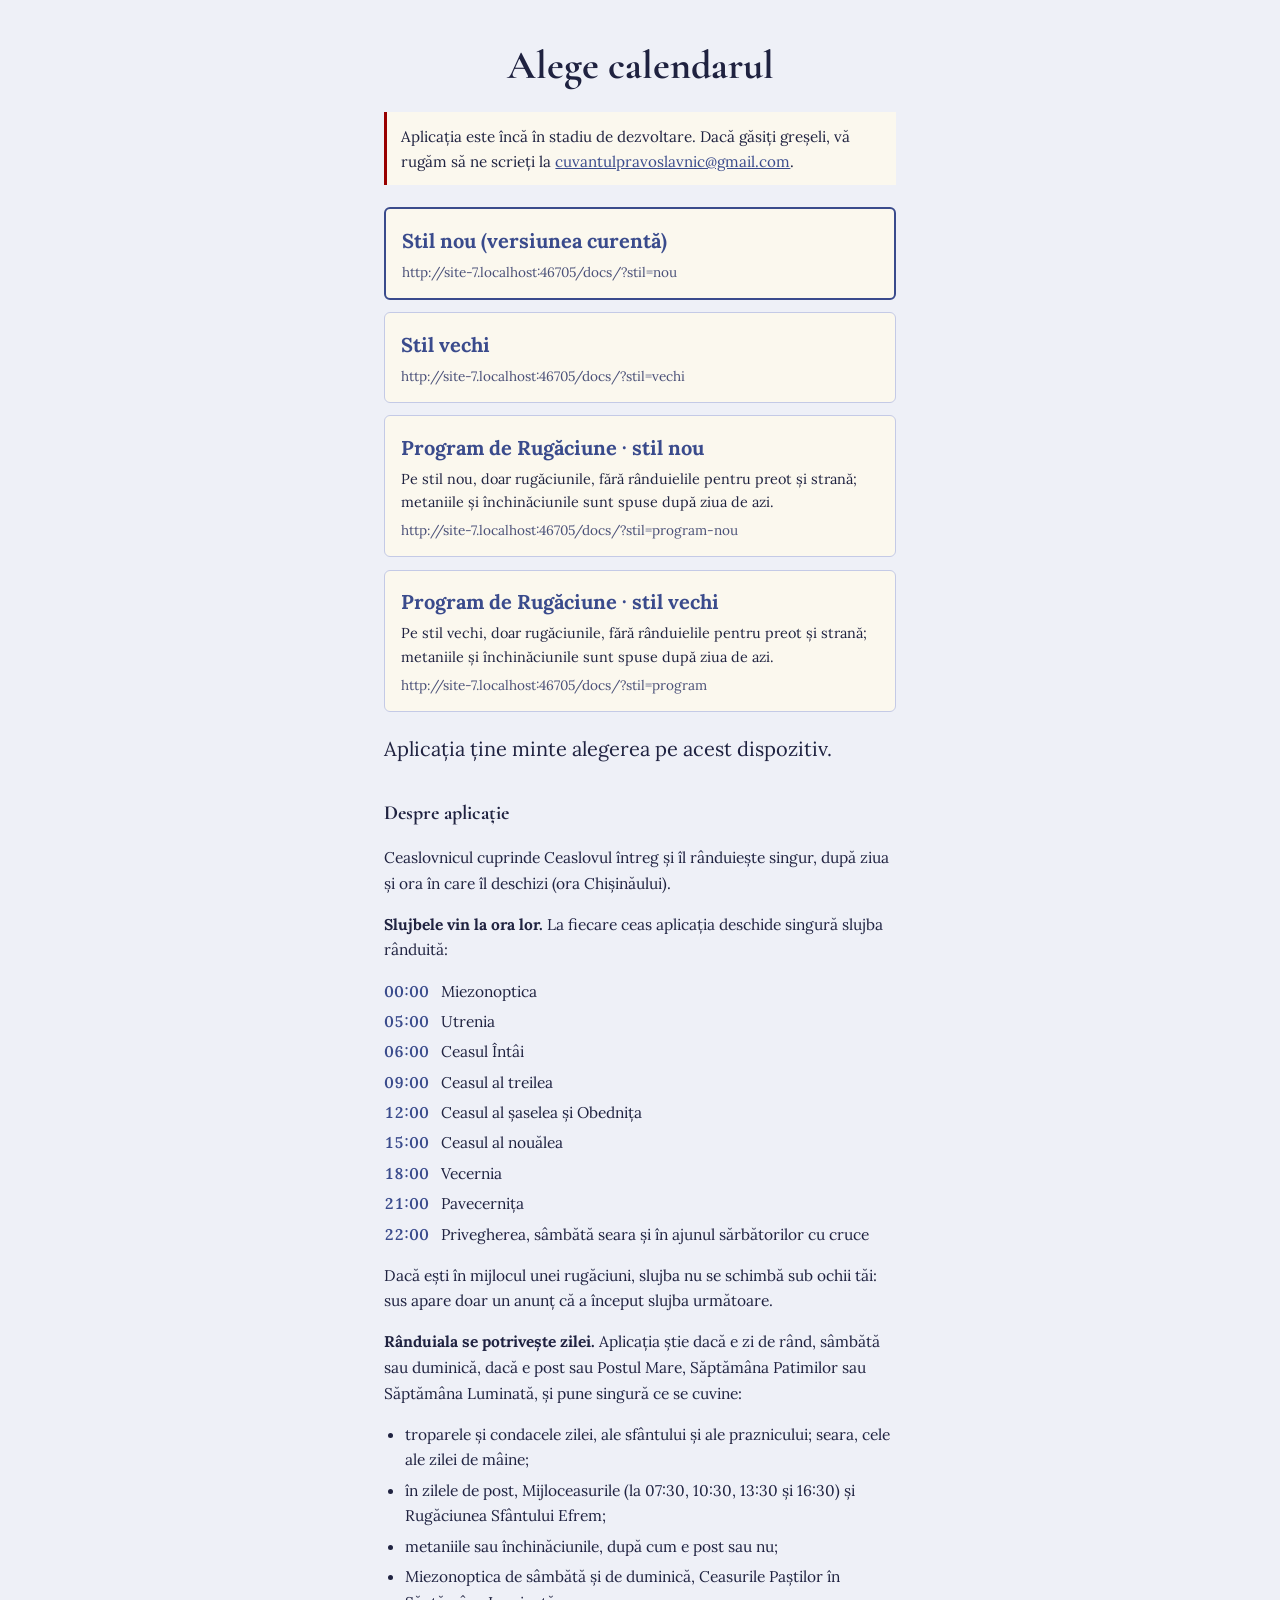
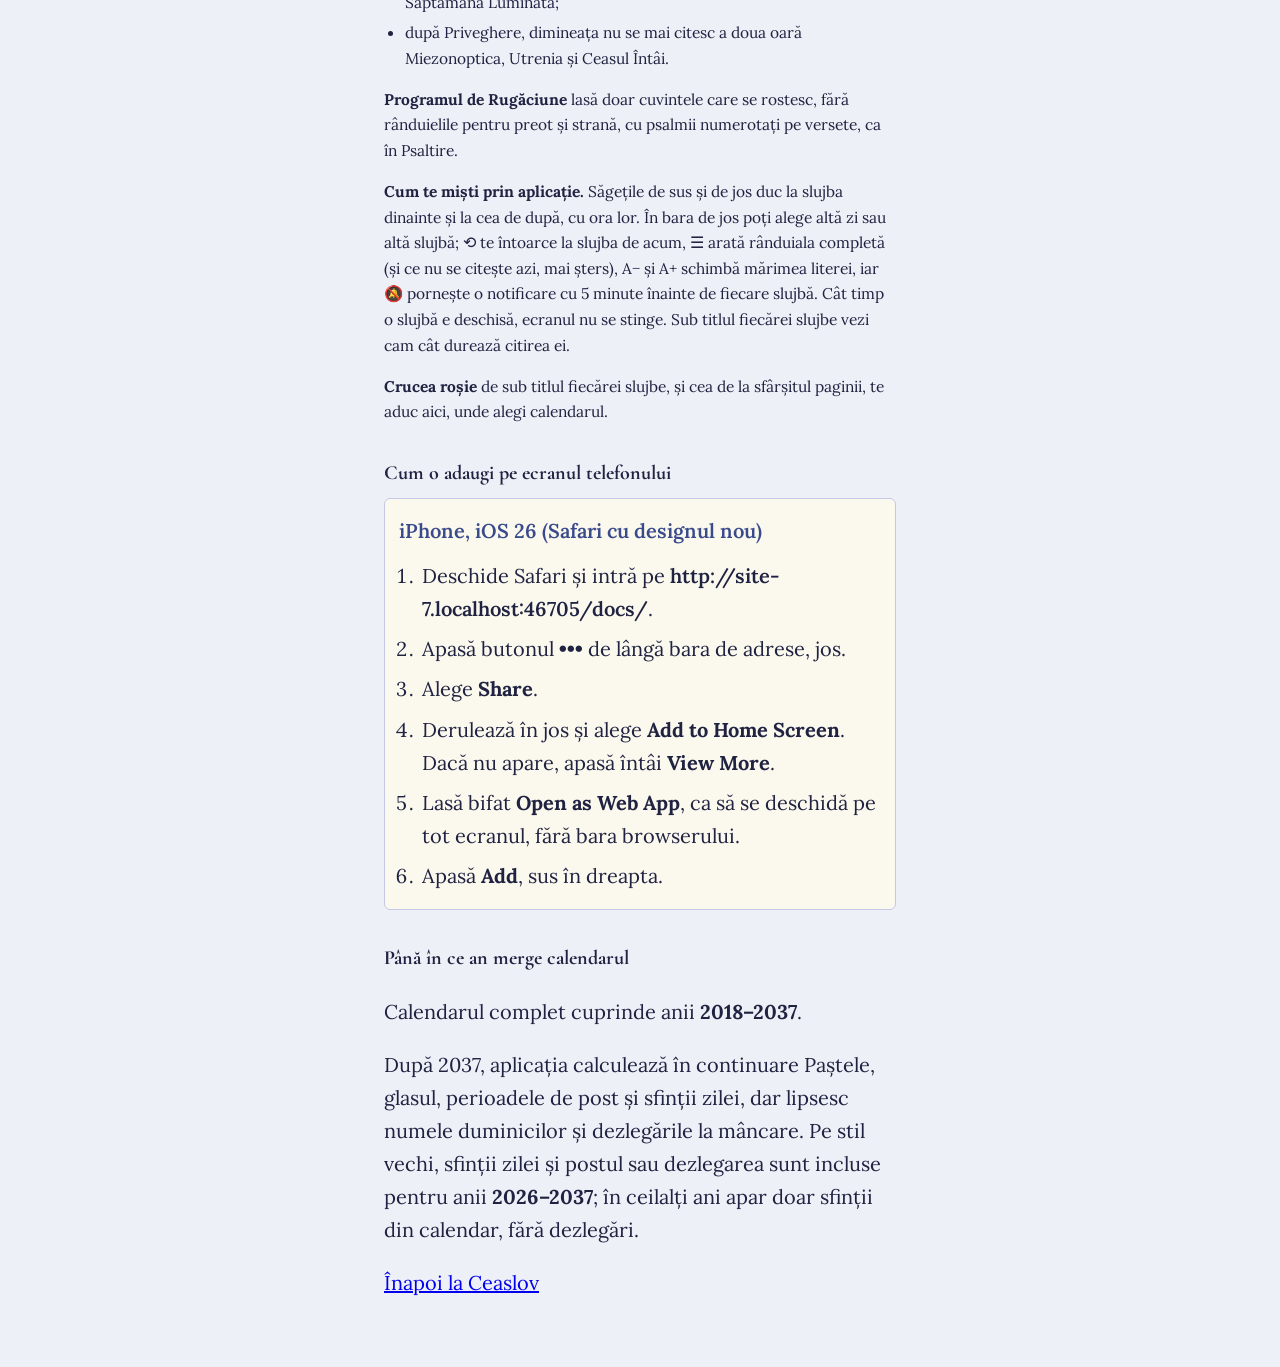
==== commit 08249d78: "Back to Chișinău time Co-Authored-By: Claude Opus 5.5 <noreply@anthropic.com>" ====
--- a/docs/calendar.html
+++ b/docs/calendar.html
@@ -35,7 +35,7 @@
 
     <h2>Despre aplicație</h2>
     <div class="calendar__about">
-      <p>Ceaslovnicul cuprinde Ceaslovul întreg și îl rânduiește singur, după ziua și ora în care îl deschizi (ora Atenei).</p>
+      <p>Ceaslovnicul cuprinde Ceaslovul întreg și îl rânduiește singur, după ziua și ora în care îl deschizi (ora Chișinăului).</p>
       <p><strong>Slujbele vin la ora lor.</strong> La fiecare ceas aplicația deschide singură slujba rânduită:</p>
       <ul class="calendar__hours">
         <li><span>00:00</span> Miezonoptica</li>
